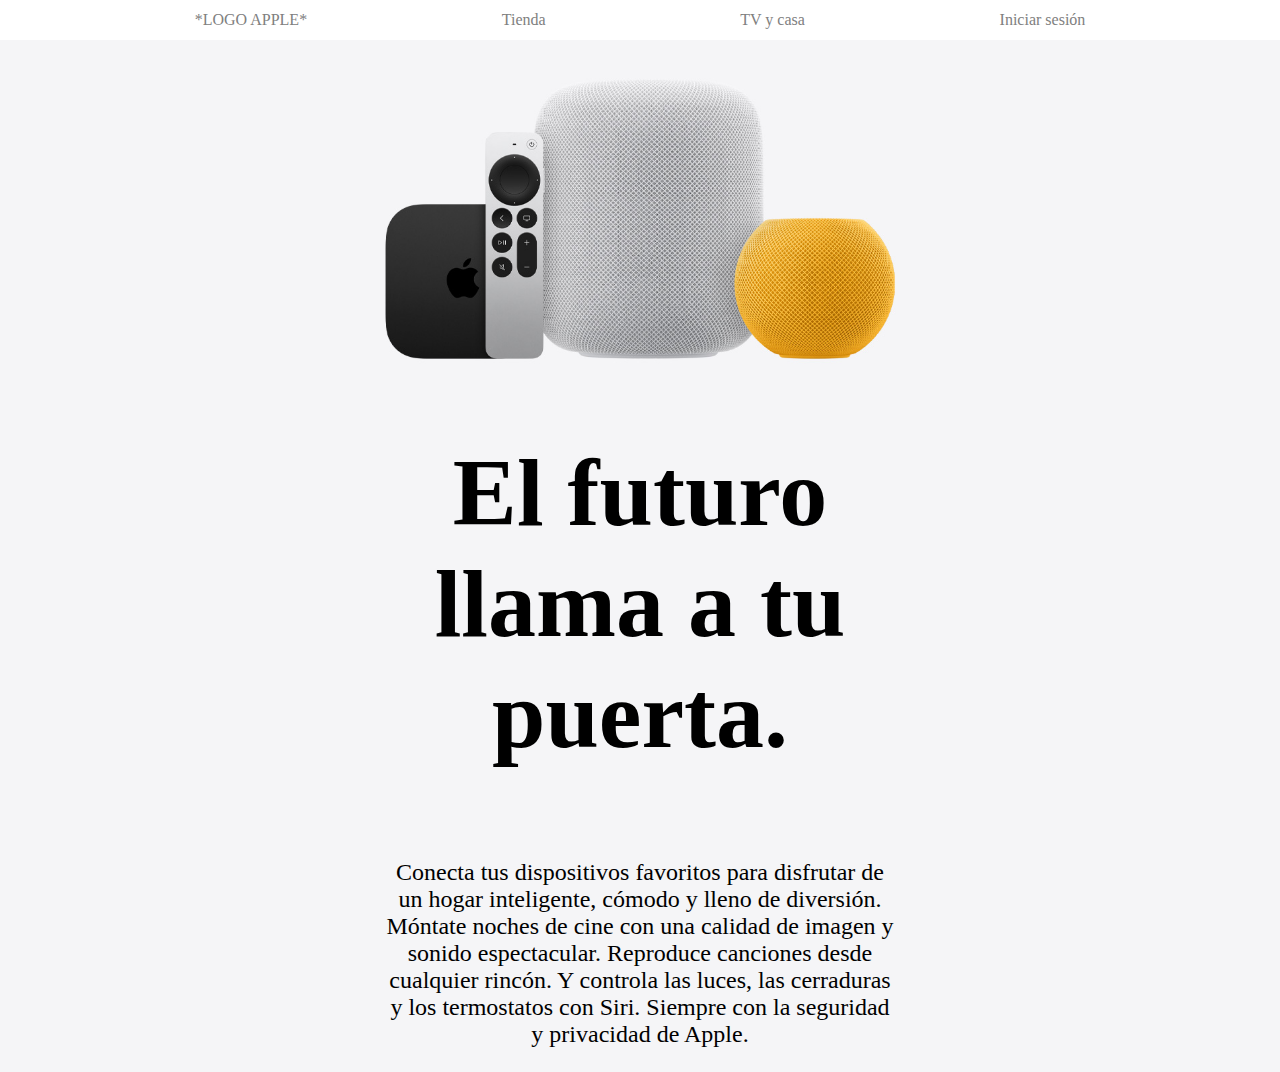
==== tvycasa.html @ 911ff12c "Tv y casa hecho" ====
<!DOCTYPE html>
<html>

<head>
    <meta charset='utf-8'>
    <meta http-equiv='X-UA-Compatible' content='IE=edge'>
    <title>Apple 2.12</title>
    <meta name='viewport' content='width=device-width, initial-scale=1'>
    <link rel='stylesheet' type='text/css' media='screen' href='style.css'>
</head>

<body>
    <header>
        <nav>
            <a href="index.html">*LOGO APPLE*</a>
            <a href="">Tienda</a>
            <a href="tvycasa.html">TV y casa</a>
            <a href="">Iniciar sesión</a>
        </nav>
    </header>
    <div class="container">
        <div class="container2">
            <picture>
                <source srcset="images/hero__dbphk49ymi2q_large.jpg">
                <source srcset="images/hero__dbphk49ymi2q_medium.jpg">
                <source srcset="images/hero__dbphk49ymi2q_small_2x.jpg">
                <img src="images/hero__dbphk49ymi2q_large.jpg" alt="altavoces">
            </picture>
            <h1>El futuro llama a tu puerta.</h1>
            <p>Conecta tus dispositivos favoritos para disfrutar de un hogar inteligente, cómodo y lleno de diversión.
                Móntate noches de cine con una calidad de imagen y sonido espectacular. Reproduce canciones desde
                cualquier rincón. Y controla las luces, las cerraduras y los termostatos con Siri. Siempre con la
                seguridad y privacidad de Apple.</p>
        </div>
    </div>
</body>

</html>

</html>
---- style.css ----
body{
    margin: 0;
    background-color: #F5F5F7;
}

header{
    background-color: white;
    height: 40px;
}

nav{
    display: flex;
    justify-content: space-evenly;
    height: 100%;
    align-items: center;
}

a{
    text-decoration: none;
    color: gray;
}

.container{
    display: flex;
    align-items: center;
}

.container2{
    display: flex;
    flex-direction: column;
    margin-left: 30%;
    margin-right: 30%;
    margin-top: 3%;
    text-align: center;
}

h1{
    font-size: 96px;
}

p{
    font-size: 24px;
}

img{
    width: 100%;
}
@media all and (min-width: 320px) and (max-width: 480px){

    h1{
        font-size: 48px;
    }
    p{
        font-size: 17px;
    }
}
@media all and (min-width: 481px) and (max-width: 768px){

    h1{
        font-size: 48px;
    }
    p{
        font-size: 21px;
    }
}

@media all and (min-width: 769px) and (max-width: 1024px){

    h1{
        font-size: 64px;
    }
}
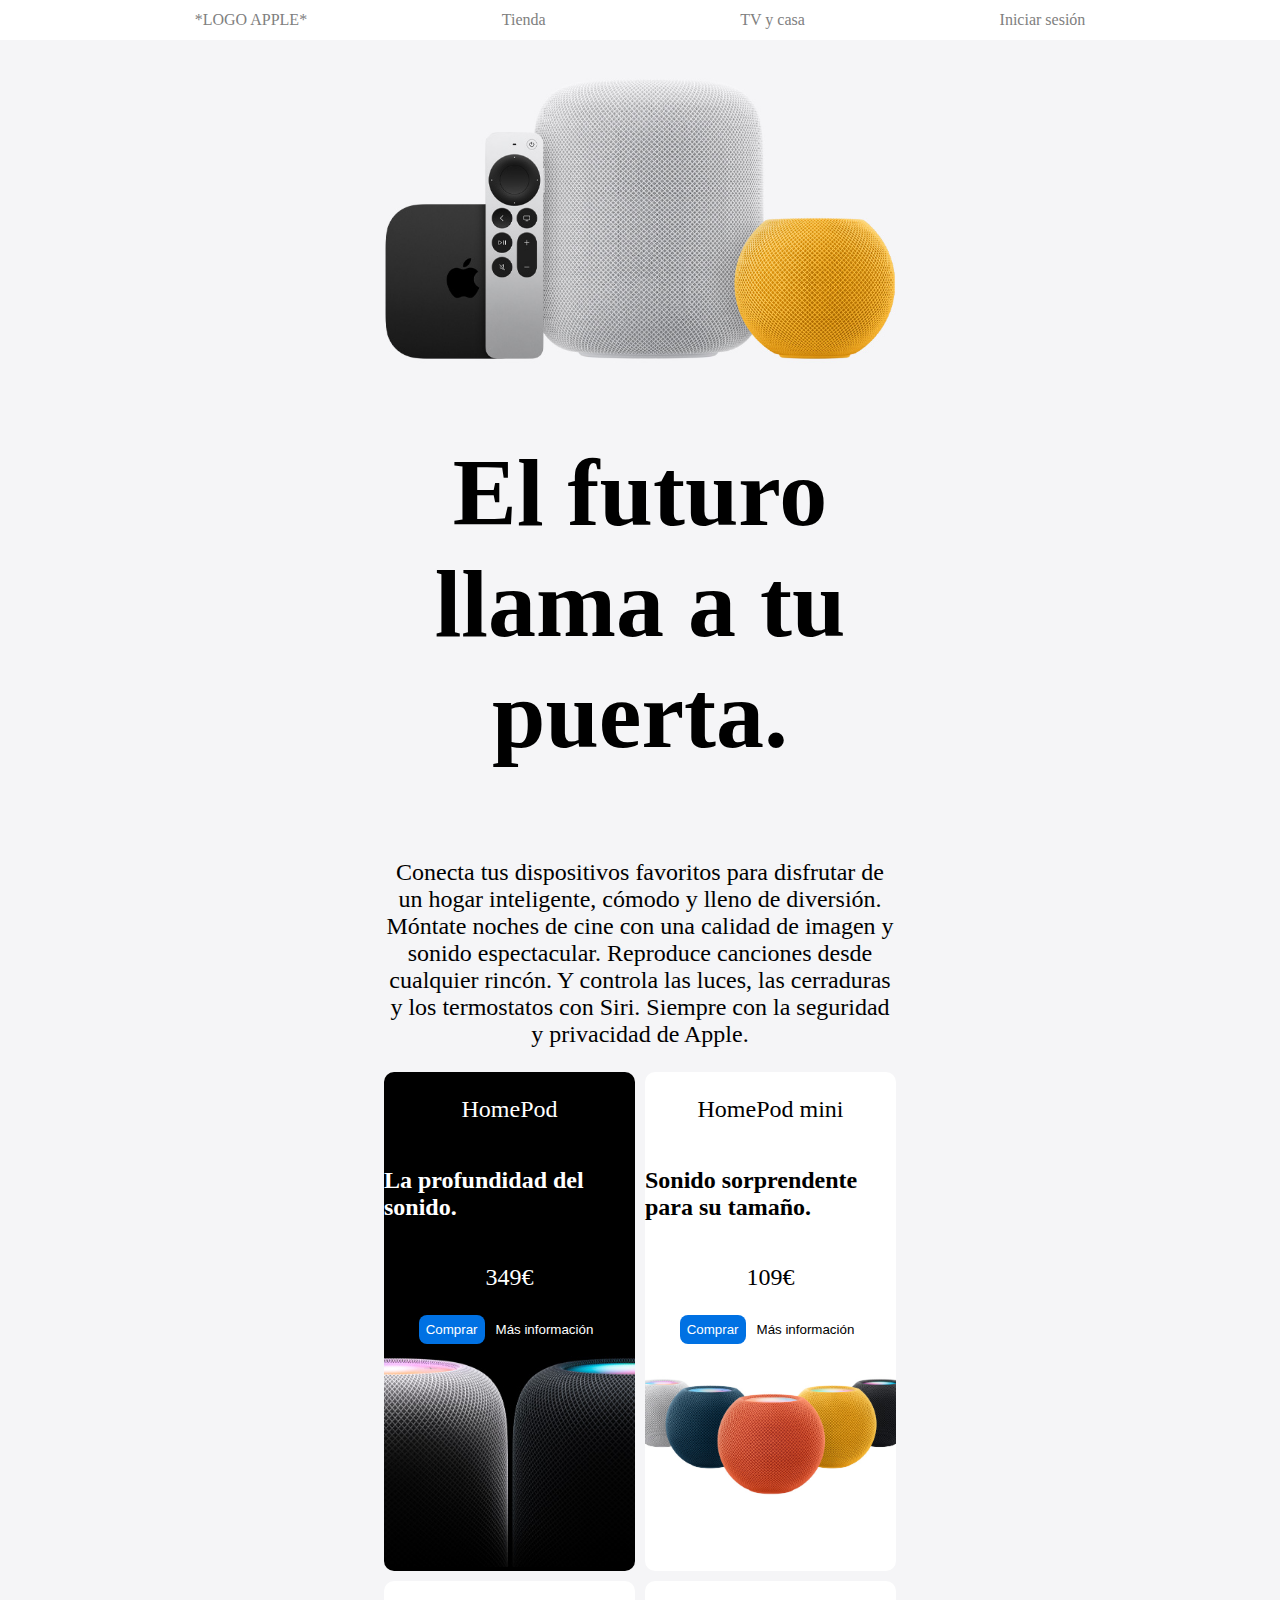
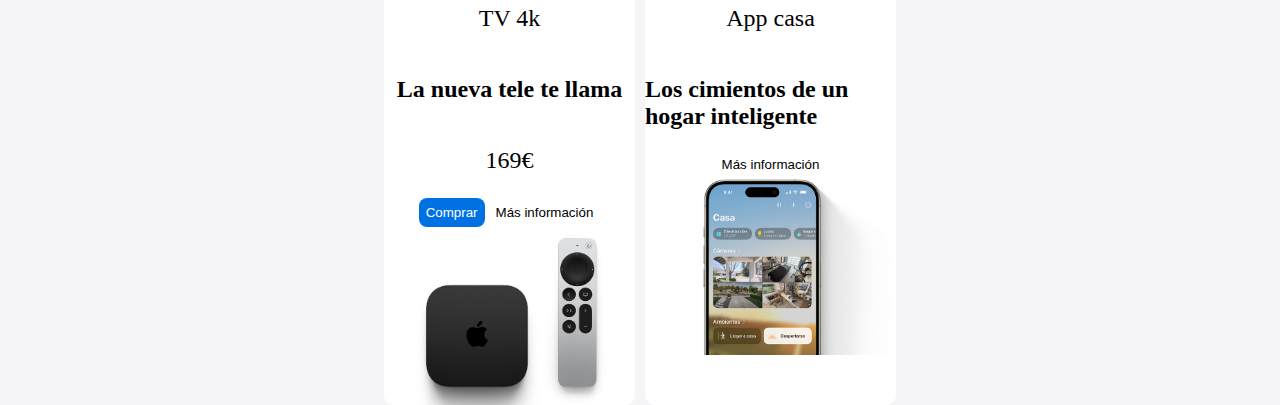
==== commit 751b1c49: "Empezada la 2ª parte de Tv y casa" ====
--- a/tvycasa.html
+++ b/tvycasa.html
@@ -33,6 +33,55 @@
                 seguridad y privacidad de Apple.</p>
         </div>
     </div>
+    <section class="seccion1">
+        <div class="container3">
+            <div class="container4">
+                <p>HomePod</p>
+                <h2>La profundidad del sonido.</h2>
+                <p>349€</p>
+                <div class="botoneseccion">
+                    <button class="comprar">Comprar</button>
+                    <button class="masinfo1">Más información</button>
+                </div>
+                <picture>
+                    <source media="(min-width: 1024px)" srcset="images/homepod__eam53jjm772a_medium.jpg">
+                    <source media="(min-width: 768px)" srcset="images/homepod__eam53jjm772a_small.jpg">
+                    <img src="images/homepod__eam53jjm772a_large_2x.jpg" alt="homepod" class="imgseccion">
+                </picture>
+                
+            </div>
+            <div class="container5">
+                <p>HomePod mini</p>
+                <h2>Sonido sorprendente para su tamaño.</h2>
+                <p>109€</p>
+                <div class="botoneseccion">
+                    <button class="comprar">Comprar</button>
+                    <button class="masinfo">Más información</button>
+                </div>
+                <img src="images/room_filling_sound__zagu3551kwyi_large.jpg" alt="homepodmini" class="imgseccion">
+            </div>
+        </div>
+        <div class="container3">
+            <div class="container5">
+                <p>TV 4k</p>
+                <h2>La nueva tele te llama</h2>
+                <p>169€</p>
+                <div class="botoneseccion">
+                    <button class="comprar">Comprar</button>
+                    <button class="masinfo">Más información</button>
+                </div>
+                <img src="images/apple_tv_4k__b30wcqp0pdle_large.jpg" alt="appletv4k" class="imgseccion">
+            </div>
+            <div class="container5">
+                <p>App casa</p>
+                <h2>Los cimientos de un hogar inteligente</h2>
+                <div class="botoneseccion">
+                    <button class="masinfo">Más información</button>
+                </div>
+                <img src="images/homeapp__cpc1k972xys2_large.jpg" alt="homeapp" class="imgseccion">
+            </div>
+        </div>
+    </section>
 </body>
 
 </html>
--- a/style.css
+++ b/style.css
@@ -70,3 +70,77 @@
         font-size: 64px;
     }
 }
+
+.seccion1{
+    display: flex;
+    flex-direction: column;
+    height: 100vh;
+    gap: 10px;
+}
+
+.container3{
+    display: flex;
+    flex-direction: row;
+    margin-left: 30%;
+    margin-right: 30%;
+    gap: 10px;
+}
+
+.container4{
+    display: flex;
+    justify-content: space-between;
+    flex-direction: column;
+    align-items: center;
+    width: 50%;
+    border-radius: 10px;
+    background-color: black;
+    color: white;
+}
+
+.container5{
+    display: flex;
+    flex-direction: column;
+    align-items: center;
+    width: 50%;
+    border-radius: 10px;
+    background-color: white;
+}
+
+.botonesseccion{
+    display: flex;
+    flex-direction: row;
+    width: 100%;
+    align-items: center;
+}
+
+picture{
+    border-bottom-left-radius: 10px;
+    border-bottom-right-radius: 10px;
+}
+
+.comprar{
+    padding: 5px;
+    background-color: #0071e3;
+    border-radius: 8px;
+    border-color: transparent;
+    color: white;
+}
+.comprar:hover{
+    background-color: aqua;
+    transition: 0.3s;
+}
+.masinfo, .masinfo1{
+    padding: 5px;
+    background-color: #0071e3;
+    border-radius: 8px;
+    border-color: transparent;
+    background-color: transparent;
+}
+.masinfo1{
+    color: white;
+}
+
+.imgseccion{
+    border-bottom-left-radius: 10px;
+    border-bottom-right-radius: 10px;
+}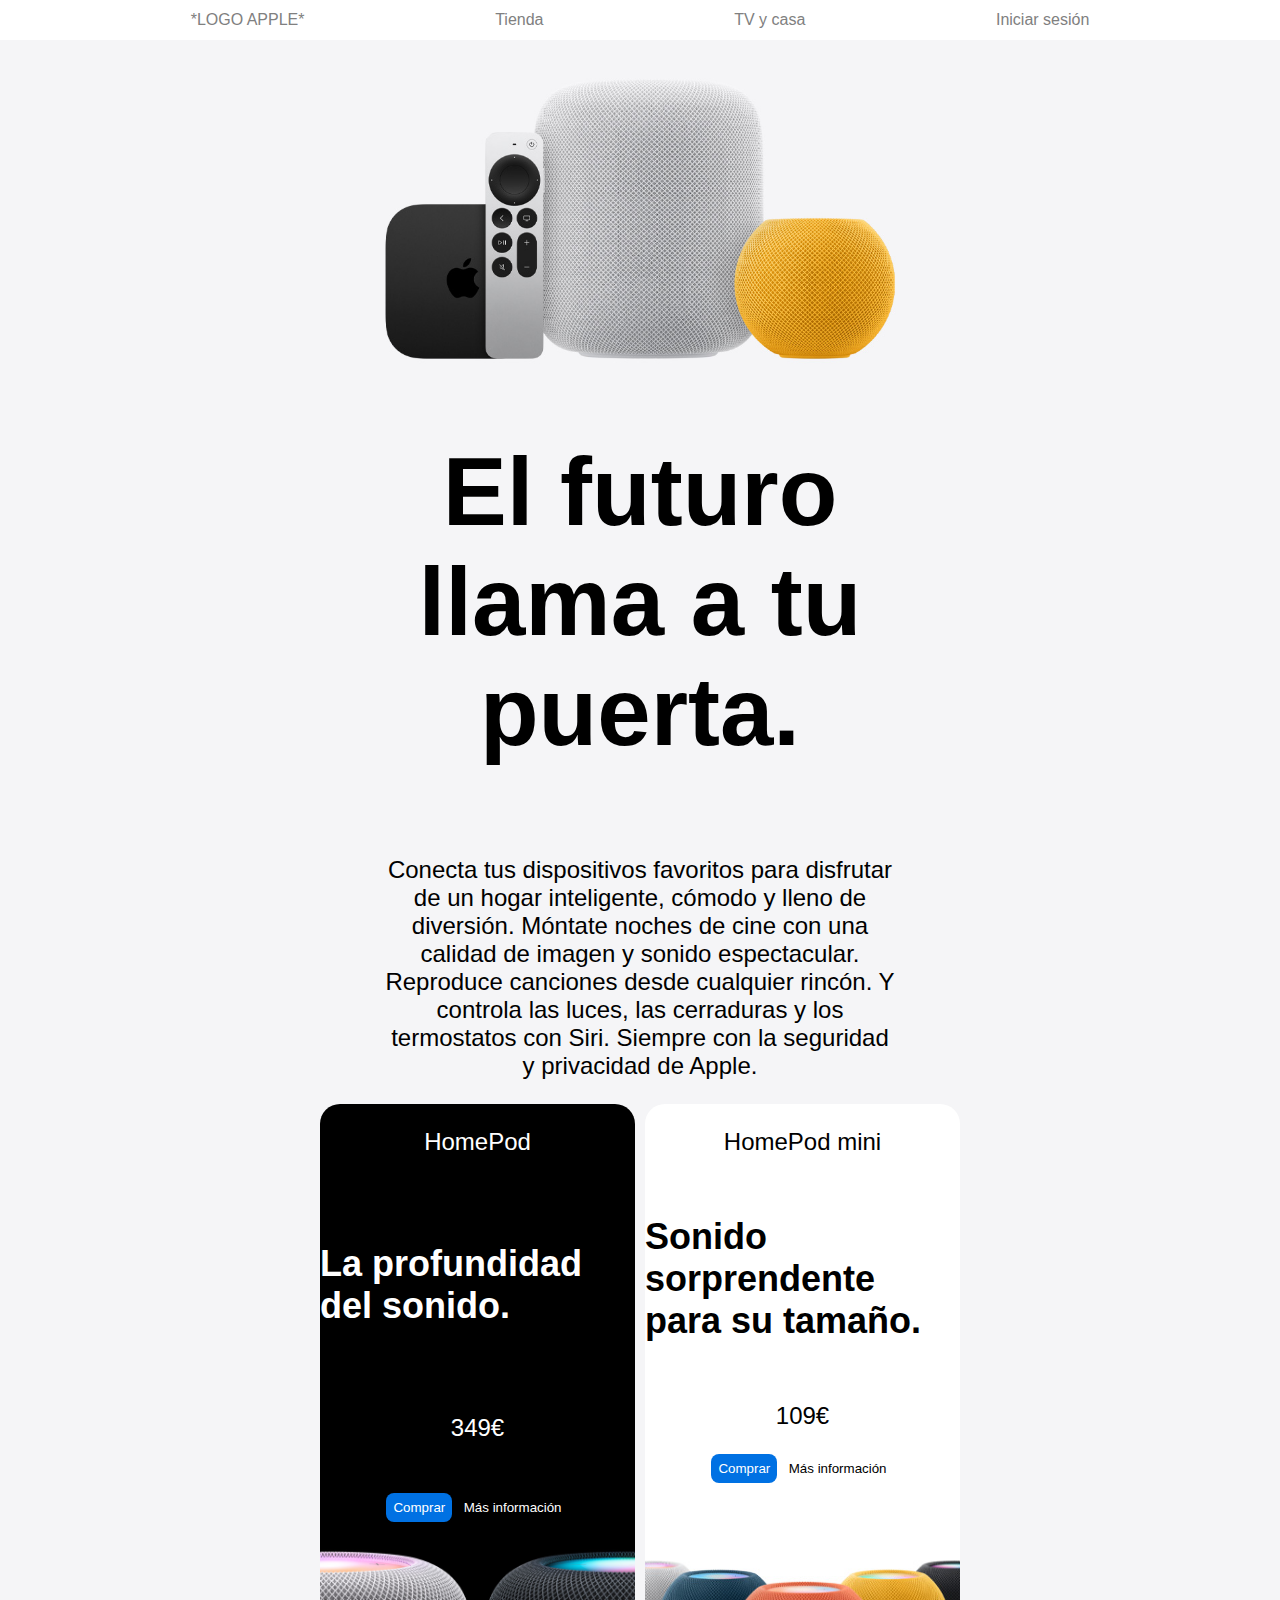
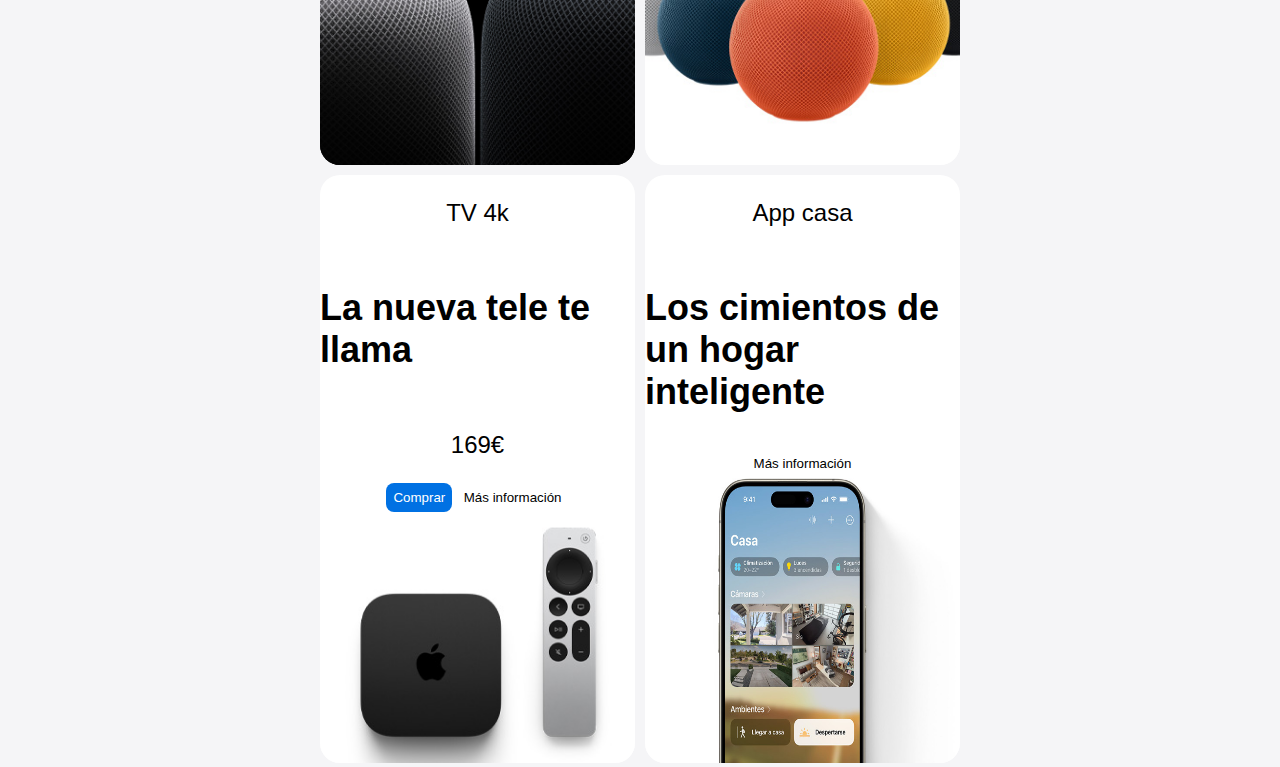
==== commit c46c71a6: "Pagina TV y Casa terminada(menos los h3)" ====
--- a/tvycasa.html
+++ b/tvycasa.html
@@ -4,7 +4,7 @@
 <head>
     <meta charset='utf-8'>
     <meta http-equiv='X-UA-Compatible' content='IE=edge'>
-    <title>Apple 2.12</title>
+    <title>Proyecto Apple</title>
     <meta name='viewport' content='width=device-width, initial-scale=1'>
     <link rel='stylesheet' type='text/css' media='screen' href='style.css'>
 </head>
@@ -24,7 +24,7 @@
                 <source srcset="images/hero__dbphk49ymi2q_large.jpg">
                 <source srcset="images/hero__dbphk49ymi2q_medium.jpg">
                 <source srcset="images/hero__dbphk49ymi2q_small_2x.jpg">
-                <img src="images/hero__dbphk49ymi2q_large.jpg" alt="altavoces">
+                <img src="images/hero__dbphk49ymi2q_large.jpg">
             </picture>
             <h1>El futuro llama a tu puerta.</h1>
             <p>Conecta tus dispositivos favoritos para disfrutar de un hogar inteligente, cómodo y lleno de diversión.
@@ -37,44 +37,54 @@
         <div class="container3">
             <div class="container4">
                 <p>HomePod</p>
-                <h2>La profundidad del sonido.</h2>
+                <h3>La profundidad del sonido.</h3>
                 <p>349€</p>
                 <div class="botoneseccion">
                     <button class="comprar">Comprar</button>
                     <button class="masinfo1">Más información</button>
                 </div>
                 <picture>
-                    <source media="(min-width: 1024px)" srcset="images/homepod__eam53jjm772a_medium.jpg">
-                    <source media="(min-width: 768px)" srcset="images/homepod__eam53jjm772a_small.jpg">
+                    <source media="(min-width: 1024px)" srcset="images/homepod__eam53jjm772a_large.jpg">
+                    <source media="(min-width: 768px)" srcset="images/homepod__eam53jjm772a_medium.jpg">
+                    <source media="(min-width: 320px)" srcset="images/homepod__eam53jjm772a_small.jpg">
                     <img src="images/homepod__eam53jjm772a_large_2x.jpg" alt="homepod" class="imgseccion">
                 </picture>
-                
+
             </div>
             <div class="container5">
                 <p>HomePod mini</p>
-                <h2>Sonido sorprendente para su tamaño.</h2>
+                <h3>Sonido sorprendente para su tamaño.</h3>
                 <p>109€</p>
                 <div class="botoneseccion">
                     <button class="comprar">Comprar</button>
                     <button class="masinfo">Más información</button>
                 </div>
-                <img src="images/room_filling_sound__zagu3551kwyi_large.jpg" alt="homepodmini" class="imgseccion">
+                <picture>
+                    <source media="(min-width: 1024px)" srcset="images/room_filling_sound__zagu3551kwyi_medium.jpg">
+                    <source media="(min-width: 768px)" srcset="images/room_filling_sound__zagu3551kwyi_small.jpg">
+                    <img src="images/room_filling_sound__zagu3551kwyi_large.jpg" alt="homepodmini" class="imgseccion">
+                </picture>
+
             </div>
         </div>
         <div class="container3">
             <div class="container5">
                 <p>TV 4k</p>
-                <h2>La nueva tele te llama</h2>
+                <h3>La nueva tele te llama</h3>
                 <p>169€</p>
                 <div class="botoneseccion">
                     <button class="comprar">Comprar</button>
                     <button class="masinfo">Más información</button>
                 </div>
-                <img src="images/apple_tv_4k__b30wcqp0pdle_large.jpg" alt="appletv4k" class="imgseccion">
+                <picture>
+                    <source media="(min-width: 1024px)" srcset="images/apple_tv_4k__b30wcqp0pdle_medium.jpg">
+                    <source media="(min-width: 768px)" srcset="images/apple_tv_4k__b30wcqp0pdle_small.jpg">
+                    <img src="images/apple_tv_4k__b30wcqp0pdle_large.jpg" alt="appletv4k" class="imgseccion">
+                </picture>
             </div>
             <div class="container5">
                 <p>App casa</p>
-                <h2>Los cimientos de un hogar inteligente</h2>
+                <h3>Los cimientos de un hogar inteligente</h3>
                 <div class="botoneseccion">
                     <button class="masinfo">Más información</button>
                 </div>
@@ -86,4 +96,4 @@
 
 </html>
 
-</html> +</html>--- a/style.css
+++ b/style.css
@@ -1,6 +1,7 @@
 body{
     margin: 0;
     background-color: #F5F5F7;
+    font-family: Verdana, Geneva, Tahoma, sans-serif;
 }
 
 header{
@@ -42,6 +43,10 @@
     font-size: 24px;
 }
 
+h3{
+    font-size: 36px;
+}
+
 img{
     width: 100%;
 }
@@ -53,6 +58,9 @@
     p{
         font-size: 17px;
     }
+    h3{
+        font-size: 24px;
+    }
 }
 @media all and (min-width: 481px) and (max-width: 768px){
 
@@ -62,12 +70,18 @@
     p{
         font-size: 21px;
     }
+    h3{
+        font-size: 24px;
+    }
 }
 
 @media all and (min-width: 769px) and (max-width: 1024px){
 
     h1{
         font-size: 64px;
+    }
+    h3{
+        font-size: 24px;
     }
 }
 
@@ -81,8 +95,8 @@
 .container3{
     display: flex;
     flex-direction: row;
-    margin-left: 30%;
-    margin-right: 30%;
+    margin-left: 25%;
+    margin-right: 25%;
     gap: 10px;
 }
 
@@ -92,7 +106,7 @@
     flex-direction: column;
     align-items: center;
     width: 50%;
-    border-radius: 10px;
+    border-radius: 20px;
     background-color: black;
     color: white;
 }
@@ -100,9 +114,10 @@
 .container5{
     display: flex;
     flex-direction: column;
+    justify-content: space-between;
     align-items: center;
     width: 50%;
-    border-radius: 10px;
+    border-radius: 20px;
     background-color: white;
 }
 
@@ -113,11 +128,6 @@
     align-items: center;
 }
 
-picture{
-    border-bottom-left-radius: 10px;
-    border-bottom-right-radius: 10px;
-}
-
 .comprar{
     padding: 5px;
     background-color: #0071e3;
@@ -126,7 +136,7 @@
     color: white;
 }
 .comprar:hover{
-    background-color: aqua;
+    background-color: #00c1e3;
     transition: 0.3s;
 }
 .masinfo, .masinfo1{
@@ -141,6 +151,11 @@
 }
 
 .imgseccion{
-    border-bottom-left-radius: 10px;
-    border-bottom-right-radius: 10px;
+    height: 100%;
+    border-bottom-left-radius: 20px;
+    border-bottom-right-radius: 20px;
+}
+
+picture{
+    width: 100%;
 }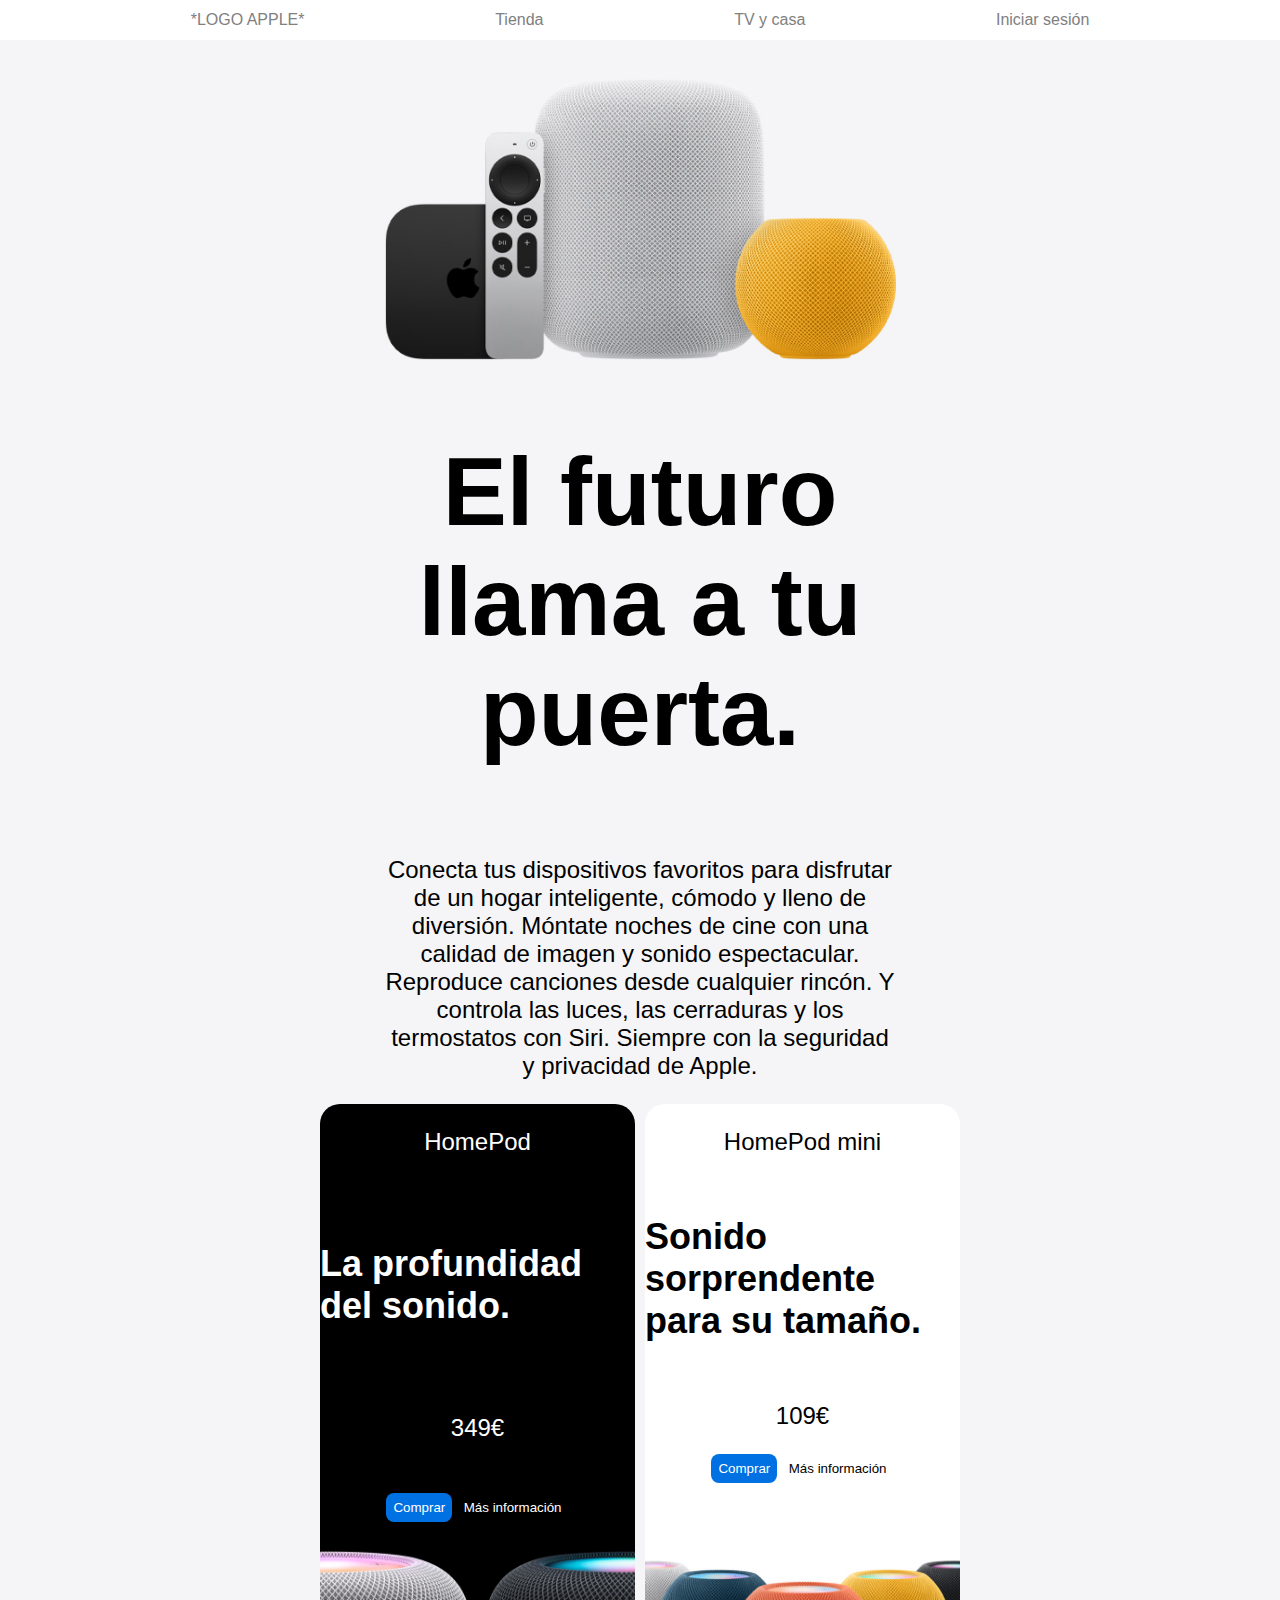
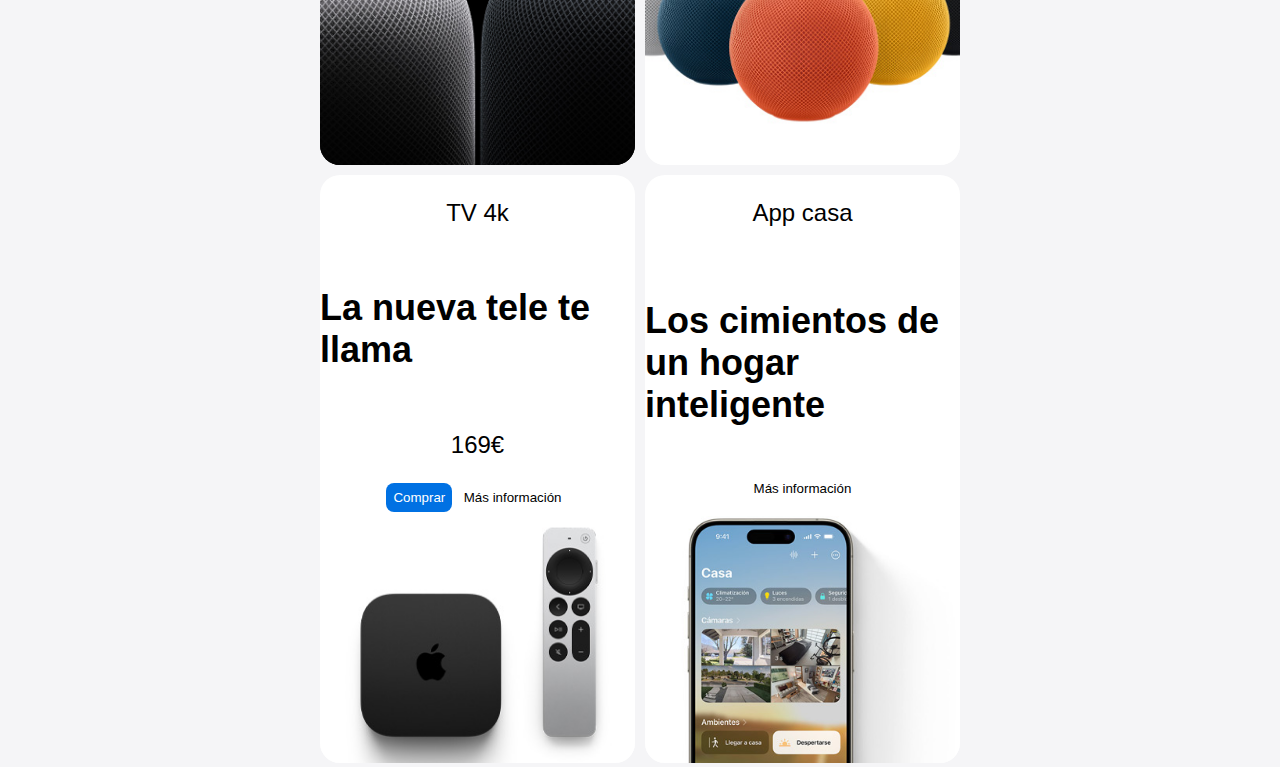
==== commit fac048ae: "Pagina TV y Casa terminada (menos los h3)" ====
--- a/tvycasa.html
+++ b/tvycasa.html
@@ -21,9 +21,8 @@
     <div class="container">
         <div class="container2">
             <picture>
-                <source srcset="images/hero__dbphk49ymi2q_large.jpg">
-                <source srcset="images/hero__dbphk49ymi2q_medium.jpg">
-                <source srcset="images/hero__dbphk49ymi2q_small_2x.jpg">
+                <source media="(min-width: 1024px)" srcset="images/hero__dbphk49ymi2q_medium.jpg">
+                <source media="(min-width: 768px)" srcset="images/hero__dbphk49ymi2q_small_2x.jpg">
                 <img src="images/hero__dbphk49ymi2q_large.jpg">
             </picture>
             <h1>El futuro llama a tu puerta.</h1>
@@ -88,7 +87,11 @@
                 <div class="botoneseccion">
                     <button class="masinfo">Más información</button>
                 </div>
-                <img src="images/homeapp__cpc1k972xys2_large.jpg" alt="homeapp" class="imgseccion">
+                <picture>
+                    <source media="(min-width: 1024px)" srcset="images/homeapp__cpc1k972xys2_medium.jpg">
+                    <source media="(min-width: 768px)" srcset="images/homeapp__cpc1k972xys2_small.jpg">
+                    <img src="images/homeapp__cpc1k972xys2_large.jpg" alt="homeapp" class="imgseccion">
+                </picture>
             </div>
         </div>
     </section>
